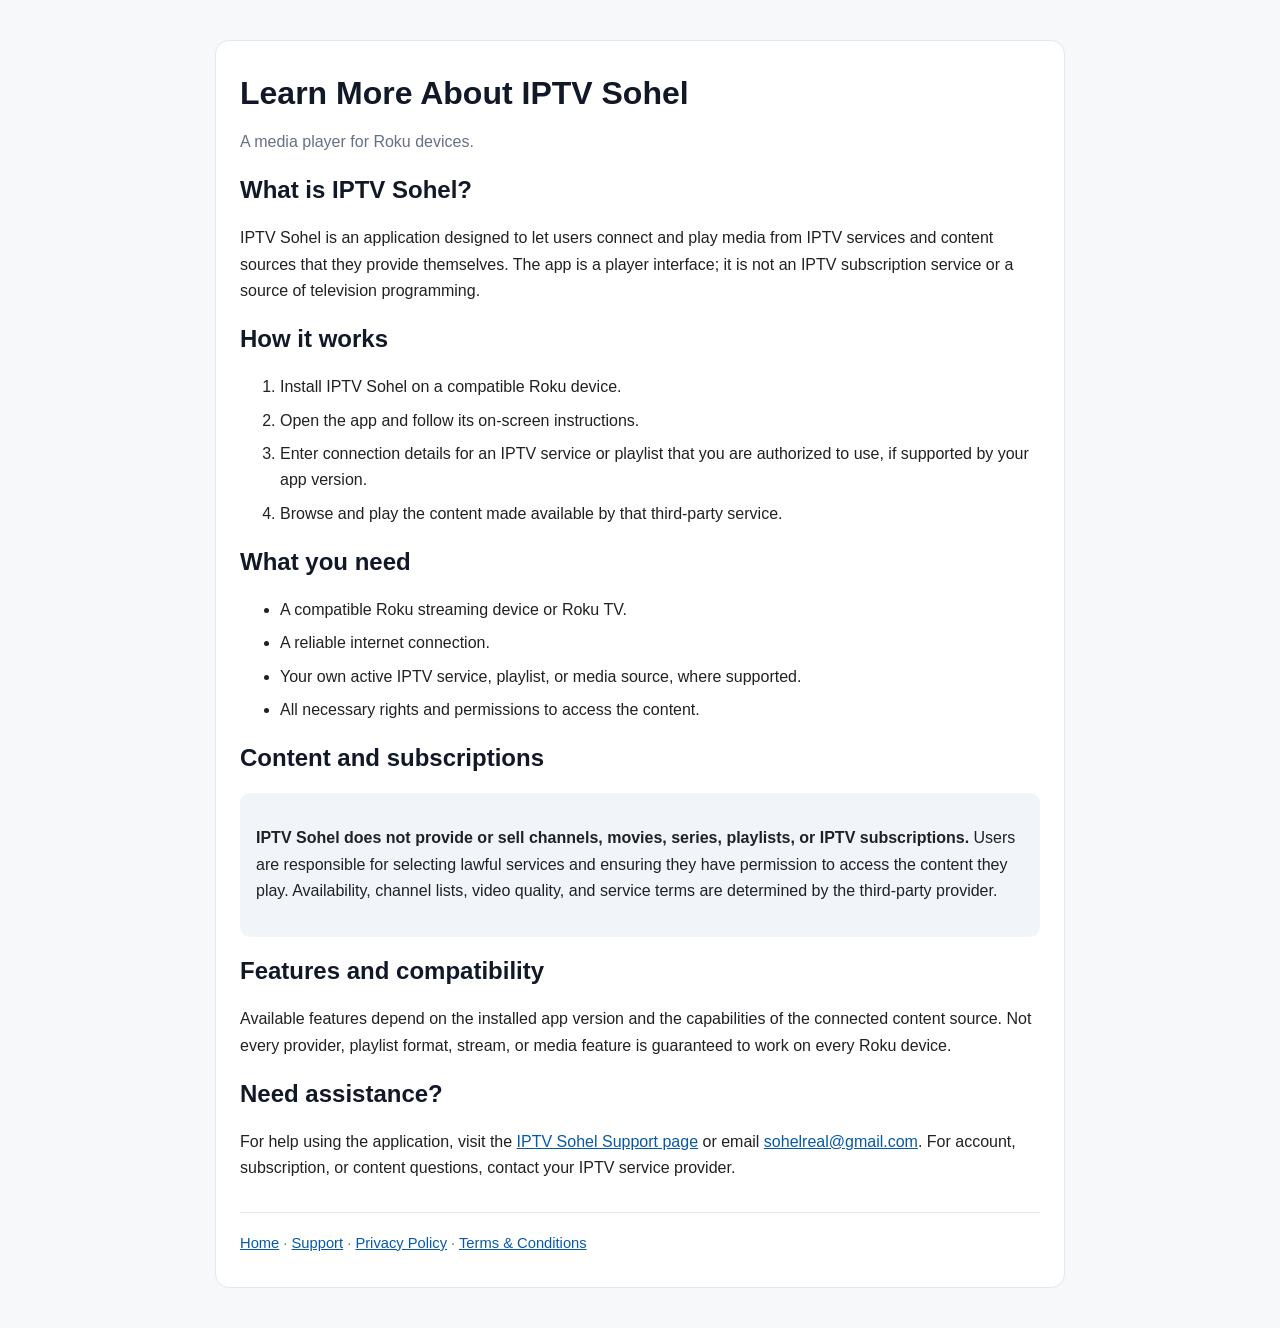
==== learn-more.html @ 9242ced5 "Add files via upload" ====
<!doctype html>
<html lang="en">
<head>
  <meta charset="utf-8">
  <meta name="viewport" content="width=device-width, initial-scale=1">
  <title>Learn More | IPTV Sohel</title>
  <meta name="description" content="Learn about IPTV Sohel, a Roku media-player application.">
  <style>
    *{box-sizing:border-box}body{font-family:Arial,sans-serif;line-height:1.65;color:#202124;background:#f7f8fa;margin:0}
    main{max-width:850px;margin:40px auto;padding:32px 24px;background:#fff;border:1px solid #e5e7eb;border-radius:14px}
    h1,h2{line-height:1.25;color:#111827}h1{margin:0 0 8px}.muted{color:#667085}
    a{color:#0759a5}li{margin:7px 0}.note{padding:16px;background:#f1f5f9;border-radius:10px}
    footer{border-top:1px solid #e5e7eb;margin-top:30px;padding-top:18px;color:#667085;font-size:.92rem}
  </style>
</head>
<body>
<main>
  <h1>Learn More About IPTV Sohel</h1>
  <p class="muted">A media player for Roku devices.</p>

  <h2>What is IPTV Sohel?</h2>
  <p>IPTV Sohel is an application designed to let users connect and play media from IPTV services and content sources that they provide themselves. The app is a player interface; it is not an IPTV subscription service or a source of television programming.</p>

  <h2>How it works</h2>
  <ol>
    <li>Install IPTV Sohel on a compatible Roku device.</li>
    <li>Open the app and follow its on-screen instructions.</li>
    <li>Enter connection details for an IPTV service or playlist that you are authorized to use, if supported by your app version.</li>
    <li>Browse and play the content made available by that third-party service.</li>
  </ol>

  <h2>What you need</h2>
  <ul>
    <li>A compatible Roku streaming device or Roku TV.</li>
    <li>A reliable internet connection.</li>
    <li>Your own active IPTV service, playlist, or media source, where supported.</li>
    <li>All necessary rights and permissions to access the content.</li>
  </ul>

  <h2>Content and subscriptions</h2>
  <div class="note">
    <p><strong>IPTV Sohel does not provide or sell channels, movies, series, playlists, or IPTV subscriptions.</strong> Users are responsible for selecting lawful services and ensuring they have permission to access the content they play. Availability, channel lists, video quality, and service terms are determined by the third-party provider.</p>
  </div>

  <h2>Features and compatibility</h2>
  <p>Available features depend on the installed app version and the capabilities of the connected content source. Not every provider, playlist format, stream, or media feature is guaranteed to work on every Roku device.</p>

  <h2>Need assistance?</h2>
  <p>For help using the application, visit the <a href="support.html">IPTV Sohel Support page</a> or email <a href="mailto:sohelreal@gmail.com">sohelreal@gmail.com</a>. For account, subscription, or content questions, contact your IPTV service provider.</p>

  <footer>
    <a href="index.html">Home</a> ·
    <a href="support.html">Support</a> ·
    <a href="privacy-policy.html">Privacy Policy</a> ·
    <a href="terms.html">Terms &amp; Conditions</a>
  </footer>
</main>
</body>
</html>
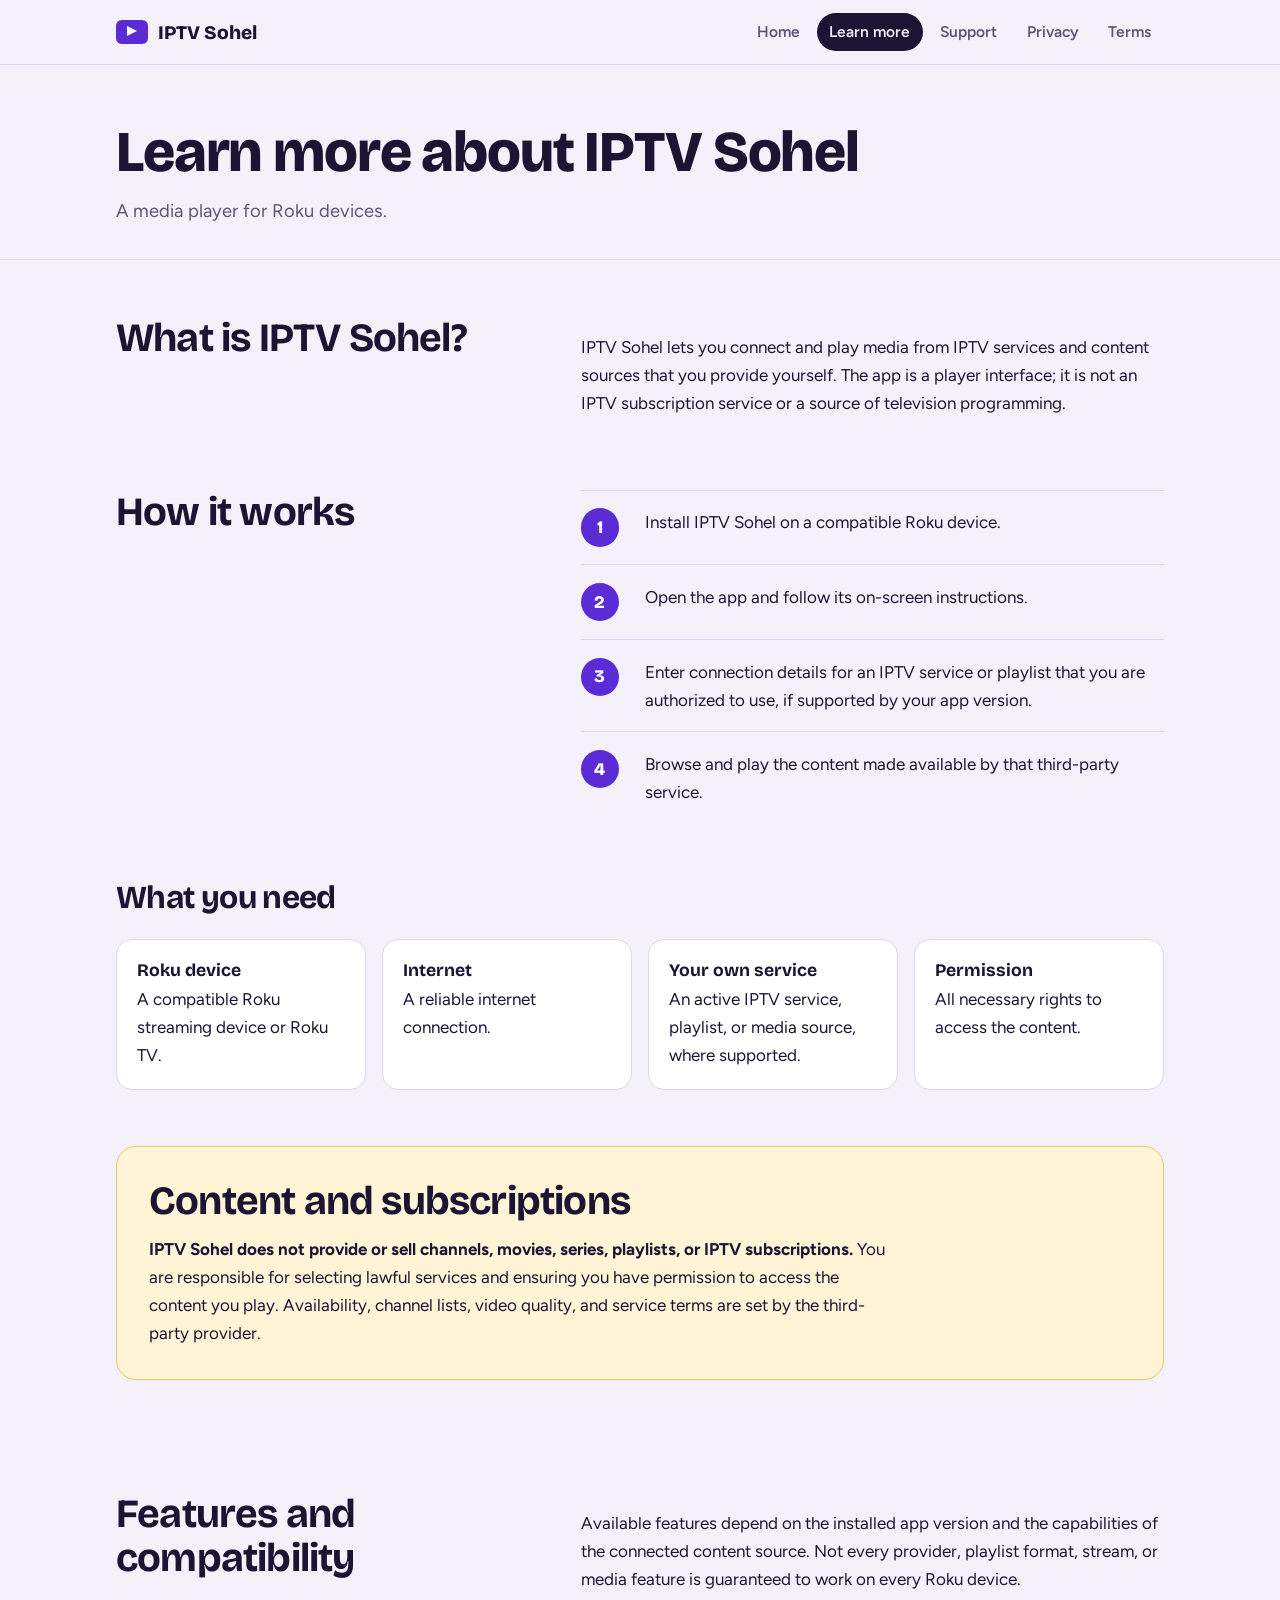
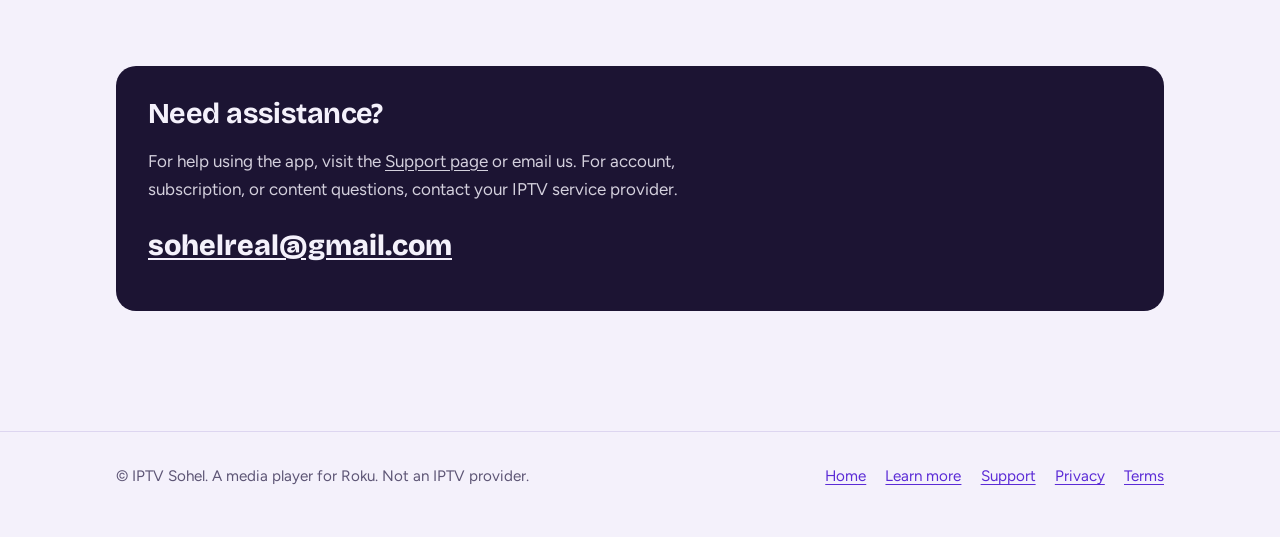
==== commit 091f9fa4: "Redesign site" ====
--- a/learn-more.html
+++ b/learn-more.html
@@ -1,59 +1,20 @@
-<!doctype html>
-<html lang="en">
-<head>
-  <meta charset="utf-8">
-  <meta name="viewport" content="width=device-width, initial-scale=1">
-  <title>Learn More | IPTV Sohel</title>
-  <meta name="description" content="Learn about IPTV Sohel, a Roku media-player application.">
-  <style>
-    *{box-sizing:border-box}body{font-family:Arial,sans-serif;line-height:1.65;color:#202124;background:#f7f8fa;margin:0}
-    main{max-width:850px;margin:40px auto;padding:32px 24px;background:#fff;border:1px solid #e5e7eb;border-radius:14px}
-    h1,h2{line-height:1.25;color:#111827}h1{margin:0 0 8px}.muted{color:#667085}
-    a{color:#0759a5}li{margin:7px 0}.note{padding:16px;background:#f1f5f9;border-radius:10px}
-    footer{border-top:1px solid #e5e7eb;margin-top:30px;padding-top:18px;color:#667085;font-size:.92rem}
-  </style>
-</head>
-<body>
-<main>
-  <h1>Learn More About IPTV Sohel</h1>
-  <p class="muted">A media player for Roku devices.</p>
-
-  <h2>What is IPTV Sohel?</h2>
-  <p>IPTV Sohel is an application designed to let users connect and play media from IPTV services and content sources that they provide themselves. The app is a player interface; it is not an IPTV subscription service or a source of television programming.</p>
-
-  <h2>How it works</h2>
-  <ol>
-    <li>Install IPTV Sohel on a compatible Roku device.</li>
-    <li>Open the app and follow its on-screen instructions.</li>
-    <li>Enter connection details for an IPTV service or playlist that you are authorized to use, if supported by your app version.</li>
-    <li>Browse and play the content made available by that third-party service.</li>
-  </ol>
-
-  <h2>What you need</h2>
-  <ul>
-    <li>A compatible Roku streaming device or Roku TV.</li>
-    <li>A reliable internet connection.</li>
-    <li>Your own active IPTV service, playlist, or media source, where supported.</li>
-    <li>All necessary rights and permissions to access the content.</li>
-  </ul>
-
-  <h2>Content and subscriptions</h2>
-  <div class="note">
-    <p><strong>IPTV Sohel does not provide or sell channels, movies, series, playlists, or IPTV subscriptions.</strong> Users are responsible for selecting lawful services and ensuring they have permission to access the content they play. Availability, channel lists, video quality, and service terms are determined by the third-party provider.</p>
-  </div>
-
-  <h2>Features and compatibility</h2>
-  <p>Available features depend on the installed app version and the capabilities of the connected content source. Not every provider, playlist format, stream, or media feature is guaranteed to work on every Roku device.</p>
-
-  <h2>Need assistance?</h2>
-  <p>For help using the application, visit the <a href="support.html">IPTV Sohel Support page</a> or email <a href="mailto:sohelreal@gmail.com">sohelreal@gmail.com</a>. For account, subscription, or content questions, contact your IPTV service provider.</p>
-
-  <footer>
-    <a href="index.html">Home</a> ·
-    <a href="support.html">Support</a> ·
-    <a href="privacy-policy.html">Privacy Policy</a> ·
-    <a href="terms.html">Terms &amp; Conditions</a>
-  </footer>
-</main>
-</body>
-</html>
+<!DOCTYPE html>
+<html lang="en"><head><meta charset="utf-8">
+<meta name="viewport" content="width=device-width, initial-scale=1">
+<title>Learn More | IPTV Sohel</title><meta name="description" content="Learn about IPTV Sohel, a Roku media-player application.">
+<link rel="preconnect" href="https://fonts.googleapis.com"><link rel="preconnect" href="https://fonts.gstatic.com" crossorigin>
+<link href="https://fonts.googleapis.com/css2?family=Bricolage+Grotesque:opsz,wght@12..96,700;12..96,800&family=Figtree:wght@400;600;700&display=swap" rel="stylesheet">
+<link rel="stylesheet" href="style.css"></head><body>
+<header class="site"><div class="wrap"><a class="brand" href="index.html"><span class="logo"></span>IPTV Sohel</a>
+<nav aria-label="Main"><ul><li><a href="index.html">Home</a></li><li><a href="learn-more.html" aria-current="page">Learn more</a></li><li><a href="support.html">Support</a></li><li><a href="privacy-policy.html">Privacy</a></li><li><a href="terms.html">Terms</a></li></ul></nav></div></header>
+<main><div class="page-head"><div class="wrap"><h1>Learn more about IPTV Sohel</h1><p>A media player for Roku devices.</p></div></div>
+<div class="wrap"><section class="block"><div class="split"><h2>What is IPTV Sohel?</h2><div><p>IPTV Sohel lets you connect and play media from IPTV services and content sources that you provide yourself. The app is a player interface; it is not an IPTV subscription service or a source of television programming.</p></div></div></section>
+<section class="block" style="padding-top:0"><div class="split"><h2>How it works</h2><ol class="steps"><li><div>Install IPTV Sohel on a compatible Roku device.</div></li><li><div>Open the app and follow its on-screen instructions.</div></li><li><div>Enter connection details for an IPTV service or playlist that you are authorized to use, if supported by your app version.</div></li><li><div>Browse and play the content made available by that third-party service.</div></li></ol></div></section>
+<section class="block" style="padding-top:0"><h2 style="font-size:2rem">What you need</h2><div class="needs">
+<div><b>Roku device</b>A compatible Roku streaming device or Roku TV.</div><div><b>Internet</b>A reliable internet connection.</div>
+<div><b>Your own service</b>An active IPTV service, playlist, or media source, where supported.</div><div><b>Permission</b>All necessary rights to access the content.</div></div></section>
+<section class="block" style="padding-top:0"><div class="notice"><h2>Content and subscriptions</h2><p><strong>IPTV Sohel does not provide or sell channels, movies, series, playlists, or IPTV subscriptions.</strong> You are responsible for selecting lawful services and ensuring you have permission to access the content you play. Availability, channel lists, video quality, and service terms are set by the third-party provider.</p></div></section>
+<section class="block"><div class="split"><h2>Features and compatibility</h2><div><p>Available features depend on the installed app version and the capabilities of the connected content source. Not every provider, playlist format, stream, or media feature is guaranteed to work on every Roku device.</p></div></div></section>
+<section class="block" style="padding-top:0"><div class="contact"><h2>Need assistance?</h2><p>For help using the app, visit the <a href="support.html" style="color:inherit">Support page</a> or email us. For account, subscription, or content questions, contact your IPTV service provider.</p><a class="mail" href="mailto:sohelreal@gmail.com">sohelreal@gmail.com</a></div></section></div></main>
+<footer class="site"><div class="wrap"><span>© IPTV Sohel. A media player for Roku. Not an IPTV provider.</span><ul><li><a href="index.html">Home</a></li><li><a href="learn-more.html">Learn more</a></li><li><a href="support.html">Support</a></li><li><a href="privacy-policy.html">Privacy</a></li><li><a href="terms.html">Terms</a></li></ul></div></footer>
+</body></html>
--- a/style.css
+++ b/style.css
@@ -0,0 +1,67 @@
+:root{--bg:#f4f1fb;--surface:#fff;--ink:#1c1433;--muted:#5d5575;--line:#ddd6f0;--accent:#5b2bd6;--accent-ink:#fff;--soft:#e9e2fb;--screen:#1c1433;--screen-ink:#f4f1fb;--warn:#fff4d6;--warn-line:#e6c768}
+@media(prefers-color-scheme:dark){:root{--bg:#150f27;--surface:#1f1738;--ink:#f1edfb;--muted:#b2a8cf;--line:#352b57;--accent:#9d7bff;--accent-ink:#150f27;--soft:#2a2049;--screen:#0e0a1b;--screen-ink:#f1edfb;--warn:#2d2610;--warn-line:#7a6521}}
+*{box-sizing:border-box}html{scroll-padding-top:5rem}
+body{margin:0;background:var(--bg);color:var(--ink);font:1.0625rem/1.65 "Figtree",system-ui,sans-serif;-webkit-font-smoothing:antialiased}
+h1,h2,h3{font-family:"Bricolage Grotesque","Figtree",system-ui,sans-serif;line-height:1.1;letter-spacing:-.02em;margin:0}
+a{color:var(--accent);text-underline-offset:3px}a:hover{text-decoration-thickness:2px}
+:focus-visible{outline:3px solid var(--accent);outline-offset:3px;border-radius:4px}
+.wrap{max-width:68rem;margin:0 auto;padding:0 1.25rem}
+header.site{position:sticky;top:0;z-index:5;background:color-mix(in srgb,var(--bg) 88%,transparent);backdrop-filter:blur(10px);border-bottom:1px solid var(--line)}
+header.site .wrap{display:flex;align-items:center;justify-content:space-between;gap:1rem;min-height:4rem;flex-wrap:wrap}
+.brand{display:flex;align-items:center;gap:.6rem;font:800 1.2rem "Bricolage Grotesque",sans-serif;color:var(--ink);text-decoration:none}
+.logo{width:2rem;height:1.5rem;border-radius:.35rem;background:var(--accent);position:relative}
+.logo:after{content:"";position:absolute;left:.7rem;top:.4rem;border-left:.65rem solid var(--accent-ink);border-top:.35rem solid transparent;border-bottom:.35rem solid transparent}
+nav ul{display:flex;gap:.25rem;list-style:none;margin:0;padding:0;flex-wrap:wrap}
+nav a{display:block;padding:.4rem .8rem;border-radius:2rem;color:var(--muted);text-decoration:none;font-weight:600;font-size:.97rem}
+nav a:hover{background:var(--soft);color:var(--ink)}nav a[aria-current=page]{background:var(--ink);color:var(--bg)}
+.hero{padding:4.5rem 0 3.5rem}
+.hero .wrap{display:grid;grid-template-columns:1.05fr 1fr;gap:3rem;align-items:center}
+.hero h1{font-size:clamp(2.6rem,6vw,4.6rem);font-weight:800}
+.hero p.lead{font-size:1.25rem;color:var(--muted);max-width:30rem;margin:1.25rem 0 2rem}
+.btns{display:flex;gap:.75rem;flex-wrap:wrap}
+.btn{display:inline-block;padding:.8rem 1.4rem;border-radius:.7rem;font-weight:700;text-decoration:none;border:2px solid var(--ink);color:var(--ink)}
+.btn.primary{background:var(--accent);border-color:var(--accent);color:var(--accent-ink)}
+.btn:hover{transform:translateY(-2px)}
+.tv{background:var(--screen);border-radius:1.1rem;padding:.9rem;box-shadow:0 0 0 .5rem var(--soft),0 2rem 3rem -1rem rgba(60,30,140,.45);color:var(--screen-ink)}
+.tv .scr{border-radius:.5rem;background:linear-gradient(160deg,#3a1d96,#1a1038);padding:1.1rem;aspect-ratio:16/10;display:flex;flex-direction:column;gap:.6rem}
+.tv .top{display:flex;justify-content:space-between;font:700 .85rem "Figtree";opacity:.85}
+.tv .row{display:grid;grid-template-columns:3.2rem 1fr auto;gap:.7rem;align-items:center;padding:.45rem .6rem;border-radius:.5rem;background:rgba(255,255,255,.07);font-size:.88rem}
+.tv .row b{font-family:"Bricolage Grotesque";font-size:1rem}
+.tv .row.on{background:#fff;color:#1c1433;box-shadow:0 0 0 3px #b79cff;animation:pulse 2.4s ease-in-out infinite}
+.tv .bar{height:.3rem;border-radius:1rem;background:rgba(255,255,255,.2);margin-top:auto;overflow:hidden}.tv .bar i{display:block;width:42%;height:100%;background:#b79cff}
+@keyframes pulse{50%{box-shadow:0 0 0 6px #b79cff66}}
+@media(prefers-reduced-motion:reduce){*{animation:none!important;transition:none!important}}
+section.block{padding:3.5rem 0}
+.split{display:grid;grid-template-columns:1fr 1.4fr;gap:3rem}
+.split h2,.notice h2{font-size:clamp(1.8rem,3.5vw,2.5rem)}
+.steps{list-style:none;margin:0;padding:0;counter-reset:s}
+.steps li{counter-increment:s;display:grid;grid-template-columns:3rem 1fr;gap:1rem;padding:1.1rem 0;border-top:1px solid var(--line)}
+.steps li:before{content:counter(s);width:2.4rem;height:2.4rem;border-radius:50%;background:var(--accent);color:var(--accent-ink);display:grid;place-items:center;font:800 1.1rem "Bricolage Grotesque"}
+.needs{display:grid;grid-template-columns:repeat(auto-fit,minmax(14rem,1fr));gap:1rem;margin-top:1.5rem}
+.needs div{background:var(--surface);border:1px solid var(--line);border-radius:1rem;padding:1.25rem}
+.needs b{display:block;font:700 1.1rem "Bricolage Grotesque";margin-bottom:.25rem}
+.notice{background:var(--warn);border:1px solid var(--warn-line);border-radius:1.25rem;padding:2rem}
+.notice p{max-width:46rem;margin:.75rem 0 0}
+.page-head{padding:3.5rem 0 2rem;border-bottom:1px solid var(--line)}
+.page-head h1{font-size:clamp(2.2rem,5vw,3.6rem);font-weight:800}
+.page-head p{color:var(--muted);margin:.75rem 0 0;font-size:1.15rem}
+.doc{display:grid;grid-template-columns:15rem minmax(0,40rem);gap:4rem;padding:2.5rem 0 4rem;justify-content:center}
+.toc{position:sticky;top:5.5rem;align-self:start;font-size:.95rem;max-height:calc(100vh - 7rem);overflow:auto}
+.toc ol{margin:0;padding:0;list-style:none;border-left:2px solid var(--line)}
+.toc a{display:block;padding:.3rem .9rem;color:var(--muted);text-decoration:none}.toc a:hover{color:var(--accent)}
+.doc article h2{font-size:1.5rem;margin:2.5rem 0 .6rem}.doc article h2:first-child{margin-top:0}
+.doc article p{margin:.6rem 0}
+.callout{background:var(--soft);border-left:4px solid var(--accent);padding:.9rem 1.1rem;border-radius:.5rem;margin:1.2rem 0}
+.cards{display:grid;gap:1rem;padding:2.5rem 0}
+.cards details{background:var(--surface);border:1px solid var(--line);border-radius:1rem;padding:1rem 1.25rem}
+.cards summary{cursor:pointer;font:700 1.15rem "Bricolage Grotesque";list-style:none;display:flex;justify-content:space-between;gap:1rem}
+.cards summary:after{content:"+";font-size:1.5rem;line-height:1;color:var(--accent)}
+.cards details[open] summary:after{content:"–"}
+.cards details p{margin:.7rem 0 0;color:var(--muted)}
+.contact{background:var(--ink);color:var(--bg);border-radius:1.25rem;padding:2rem;margin-bottom:4rem}
+.contact h2{font-size:1.8rem}.contact p{max-width:38rem;opacity:.85}
+.contact a.mail{display:inline-block;margin:.5rem 0 1rem;font:800 clamp(1.2rem,3vw,1.8rem) "Bricolage Grotesque";color:var(--bg)}
+footer.site{border-top:1px solid var(--line);padding:2rem 0 3rem;color:var(--muted);font-size:.95rem}
+footer.site .wrap{display:flex;justify-content:space-between;gap:1rem;flex-wrap:wrap}
+footer.site ul{display:flex;gap:1.2rem;list-style:none;margin:0;padding:0;flex-wrap:wrap}
+@media(max-width:52rem){.hero .wrap,.split{grid-template-columns:1fr;gap:2rem}.doc{grid-template-columns:1fr}.toc{display:none}.hero{padding-top:2.5rem}}
